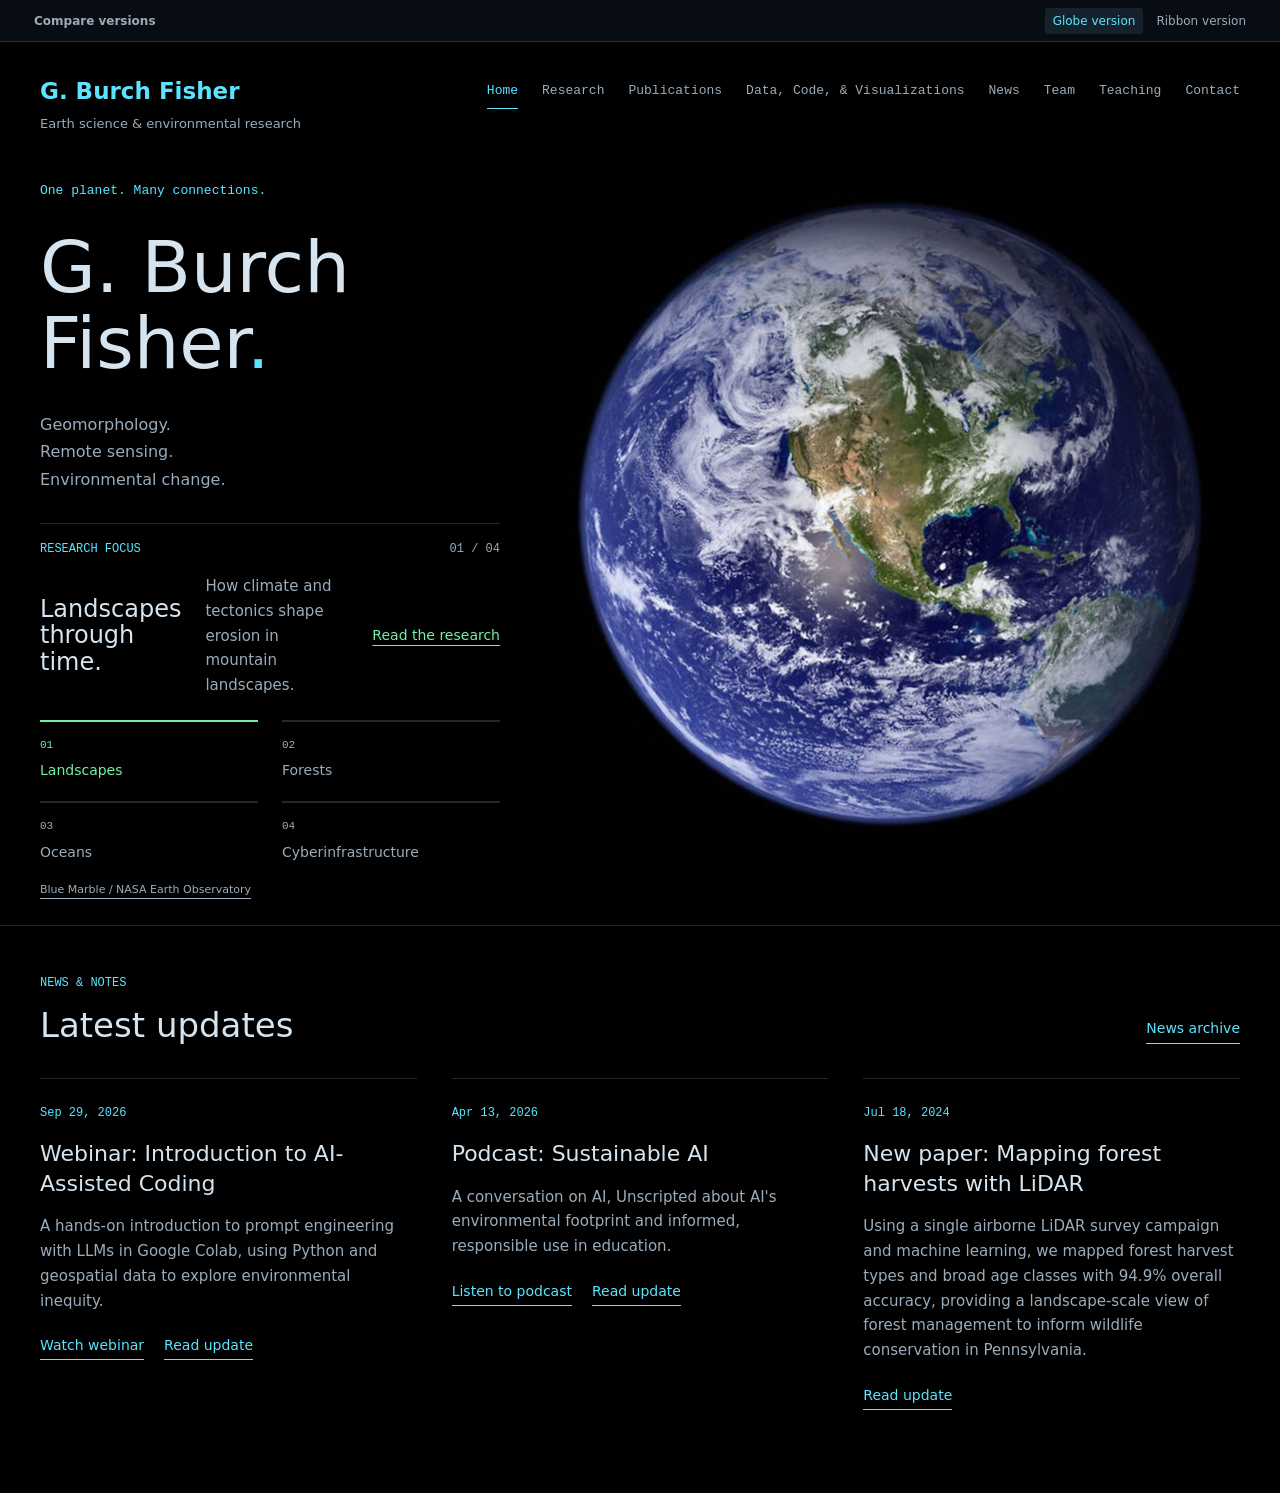
==== mockups/explorer.html @ b1b1c264 "Publish academic website with ribbon and globe designs" ====
<!doctype html>
<html lang="en"><head><meta charset="utf-8"><meta name="viewport" content="width=device-width,initial-scale=1"><title>G. Burch Fisher | Earth Explorer</title><link rel="icon" href="assets/favicon.svg"><link rel="stylesheet" href="experiments.css"><link rel="stylesheet" href="explorer.css"><script src="publications.js" defer></script><script src="site-content.js" defer></script><script src="experiments.js" defer></script></head>
<body class="explorer" data-design="explorer">
  <div class="round-nav"><a href="index.html">Compare versions</a><nav aria-label="Explorer previews"><a aria-current="page" href="explorer.html">Globe version</a><a href="explorer-ribbons.html">Ribbon version</a></nav></div>
  <main class="earth-stage">
    <figure class="earth-image"><img src="assets/earth.jpg" alt="NASA's Blue Marble composite showing the Americas, oceans, and cloud systems"></figure>
    <header class="explorer-header"><a class="explorer-wordmark" href="explorer.html">G. Burch Fisher<span>Earth science & environmental research</span></a><nav aria-label="Main navigation"><button type="button" data-home aria-pressed="true">Home</button><button type="button" data-open="research" aria-pressed="false">Research</button><button type="button" data-open="papers" aria-pressed="false">Publications</button><button type="button" data-open="tools" aria-pressed="false">Data, Code, &amp; Visualizations</button><button type="button" data-open="news" aria-pressed="false">News</button><button type="button" data-open="team" aria-pressed="false">Team</button><button type="button" data-open="teaching" aria-pressed="false">Teaching</button><button type="button" data-open="contact" aria-pressed="false">Contact</button></nav></header>
    <div class="explorer-title"><p>One planet. Many connections.</p><h1>G. Burch <br>Fisher<span>.</span></h1><div class="explorer-intro">Geomorphology.<br>Remote sensing.<br>Environmental change.</div></div>
    <div class="explorer-bottom"><div class="explorer-focus"><div class="explorer-project"><p class="explorer-caption">Research focus <span id="focus-number">01 / 04</span></p><h2 id="focus-title">Landscapes<br>through time.</h2><p id="focus-description">How climate and tectonics shape erosion in mountain landscapes.</p><a id="focus-article" href="#research/geomorphology">Read the research</a></div><div class="focus-tabs" role="group" aria-label="Research focus"><button data-focus="0" aria-pressed="true"><span>01</span>Landscapes</button><button data-focus="1" aria-pressed="false"><span>02</span>Forests</button><button data-focus="2" aria-pressed="false"><span>03</span>Oceans</button><button data-focus="3" aria-pressed="false"><span>04</span>Cyberinfrastructure</button></div></div><a class="earth-credit" href="https://science.nasa.gov/resource/blue-marble-2002/" target="_blank" rel="noopener">Blue Marble / NASA Earth Observatory</a></div>
  </main>
  <section class="home-news" id="news" aria-labelledby="home-news-title"><div class="front-section-inner"><div class="front-section-heading"><div><p class="dialog-label">News & notes</p><h2 id="home-news-title">Latest updates</h2></div><button type="button" data-open="news">News archive</button></div><div class="front-news-list" id="front-news-list"></div></div></section>
  <dialog id="explorer-dialog" aria-labelledby="dialog-title"><div class="panel-top"><span class="panel-brand">GBF / Research</span><form method="dialog"><button class="dialog-close" aria-label="Close panel" title="Close panel">&times;</button></form></div><nav class="panel-nav" aria-label="Research views"><button type="button" data-home>Home</button><button type="button" data-open="research" aria-pressed="false">Research</button><button type="button" data-open="papers" aria-pressed="false">Publications</button><button type="button" data-open="tools" aria-pressed="false">Data, Code, &amp; Visualizations</button><button type="button" data-open="news" aria-pressed="false">News</button><button type="button" data-open="team" aria-pressed="false">Team</button><button type="button" data-open="teaching" aria-pressed="false">Teaching</button><button type="button" data-open="contact" aria-pressed="false">Contact</button></nav><div id="dialog-content"></div><footer class="panel-footer"><span>G. Burch Fisher</span></footer></dialog>
</body></html>
---- mockups/experiments.css ----
* { box-sizing: border-box; }
html { scroll-behavior: smooth; }
body { margin: 0; font: 16px/1.5 Arial, Helvetica, sans-serif; letter-spacing: 0; }
h1,h2,h3,p,figure { margin: 0; }
h1,h2,h3 { line-height: 1.12; }
img { display: block; max-width: 100%; }
a { color: inherit; text-underline-offset: 5px; }
button,input,select { font: inherit; }
button { cursor: pointer; }
[hidden] { display: none !important; }
a:focus-visible,button:focus-visible,input:focus-visible,select:focus-visible { outline: 3px solid #ef3d5d; outline-offset: 4px; }
.round-nav { height: 42px; display: flex; justify-content: space-between; align-items: center; padding: 0 26px; background: #f0f1f2; color: #3d4440; font-size: 12px; }
.round-nav a { text-decoration: none; padding: 4px 8px; }
.round-nav > a { font-weight: bold; }
.round-nav nav { display: flex; gap: 5px; }
.round-nav [aria-current] { background: white; border-radius: 3px; color: #111; }

/* Directory: the publication index is the primary surface. */
.directory { background: #fafbfc; color: #242c35; }
.directory-shell { min-height: calc(100vh - 42px); display: grid; grid-template-columns: 270px minmax(0,1fr); }
.directory-sidebar { border-right: 1px solid #dce1e7; background: #fff; padding: 42px 30px 26px; display: flex; flex-direction: column; align-items: start; }
.index-label { font: 12px/1.5 'Courier New',monospace; text-transform: uppercase; color: #66727e; }
.directory-sidebar h1 { font-size: 42px; font-weight: 500; margin-top: 20px; }
.directory-role { color: #687481; margin-top: 12px; font-size: 14px; }
.directory-tabs { display: flex; flex-direction: column; width: calc(100% + 16px); gap: 4px; margin: 38px -8px 32px; }
.directory-tabs button { display: flex; justify-content: space-between; text-align: left; color: #63707d; font-size: 14px; padding: 12px 12px; background: transparent; border: 0; border-radius: 3px; }
.directory-tabs button span { font: 12px/1.7 'Courier New',monospace; }
.directory-tabs button[aria-selected="true"] { background: #e9f0ff; color: #1c51b8; font-weight: 600; }
.directory-photo { margin-top: auto; width: 100%; }
.directory-photo img { width: 100%; aspect-ratio: 1.65; object-fit: cover; }
.directory-photo figcaption { font-size: 11px; color: #687481; margin-top: 9px; }
.directory-external { display: flex; flex-direction: column; gap: 9px; font-size: 12px; margin-top: 24px; }
.directory-main { min-width: 0; padding: 43px 44px 24px; display: flex; flex-direction: column; }
.directory-view { flex: 1; }
.directory-heading { display: flex; align-items: end; justify-content: space-between; gap: 20px; margin-bottom: 31px; }
.directory-main h2 { font-size: 33px; font-weight: 500; margin-top: 13px; }
.directory-heading > a { font-size: 13px; color: #1b53ba; flex-shrink: 0; }
.directory-search { display: grid; grid-template-columns: minmax(0,1fr) 180px; gap: 8px 18px; padding: 22px 0; border-top: 1px solid #dce1e7; border-bottom: 1px solid #dce1e7; }
.directory-search > label { grid-column: 1; font-size: 12px; color: #67717c; }
.directory-search input { grid-column: 1; grid-row: 2; width: 100%; border: 1px solid #cbd3dc; background: #fff; border-radius: 4px; padding: 11px 13px; font-size: 14px; }
.directory-search .topic-select { grid-column: 2; grid-row: 1 / 3; display: flex; flex-direction: column; justify-content: space-between; gap: 8px; }
.topic-select select { width: 100%; border: 1px solid #cbd3dc; border-radius: 4px; background: #fff; padding: 11px 10px; color: #303b48; font-size: 14px; height: 45px; }
.directory-results { display: flex; justify-content: space-between; margin: 22px 0 18px; color: #65717d; font-size: 12px; }
.table-head,.directory-paper { display: grid; grid-template-columns: 50px minmax(0,1fr) 112px 55px; gap: 20px; }
.table-head { border-bottom: 1px solid #c7d0db; padding-bottom: 12px; text-transform: uppercase; font: 11px/1.5 'Courier New',monospace; color: #67717b; }
.directory-paper { padding: 24px 0; border-bottom: 1px solid #dce1e7; }
.directory-year { font: 13px/1.5 'Courier New',monospace; color: #66717c; }
.directory-paper p { color: #1b53ba; font-size: 11px; margin-bottom: 8px; }
.directory-paper h3 { font-size: 17px; font-weight: 500; line-height: 1.35; }
.directory-paper h3 a { text-decoration: none; }
.directory-paper h3 a:hover { text-decoration: underline; }
.directory-authors { display: block; font-size: 12px; color: #73808c; margin-top: 8px; }
.directory-area { font-size: 12px; color: #64727f; }
.directory-read { display: flex; flex-direction: column; gap: 9px; font-size: 12px; color: #1b53ba; }
.directory-footer { display: flex; justify-content: space-between; gap: 20px; margin-top: 45px; font-size: 11px; color: #6b7781; }
.no-results { padding: 50px 0; color: #687481; }
.tool-row { display: flex; align-items: center; justify-content: space-between; gap: 24px; margin-top: 36px; padding: 32px 0; border-top: 1px solid #dce1e7; }
.tool-row h3 { margin: 12px 0; font-size: 24px; font-weight: 500; }
.tool-row p { max-width: 530px; color: #65717d; }
.tool-row > a { white-space: nowrap; color: #1b53ba; font-size: 14px; }
.tool-kind { font-size: 12px; color: #1b53ba; }
.about-intro { max-width: 670px; font-size: 23px; line-height: 1.5; margin-top: 38px; }
.about-list { margin: 45px 0; }
.about-list > div { display: grid; grid-template-columns: 120px 1fr; gap: 24px; border-top: 1px solid #dce1e7; padding: 23px 0; }
.about-list dt { color: #687481; font-size: 14px; }
.about-list dd { margin: 0; }

/* Explorer: one immersive Earth view with an interactive research selector. */
.explorer { color: #f8f8f6; background: #000; }
.explorer .round-nav { background: #1c1c1c; color: #c1c1bf; }
.explorer .round-nav [aria-current] { background: #363633; color: #fff; }
.earth-stage { min-height: 720px; height: calc(100svh - 105px); max-height: 1050px; position: relative; overflow: hidden; isolation: isolate; }
.earth-image { position: absolute; inset: 90px 21% 85px 20%; z-index: -1; }
.earth-image img { width: 100%; height: 100%; object-fit: contain; }
.explorer-header { display: flex; align-items: start; justify-content: space-between; gap: 30px; padding: 34px 40px; }
.explorer-wordmark { font-size: 24px; font-weight: 500; text-decoration: none; }
.explorer-wordmark span { display: block; font-size: 12px; color: #a1a1a1; margin-top: 5px; }
.explorer-header nav { display: flex; gap: 28px; }
.explorer-header button { border: 0; background: transparent; color: #d6d6d3; font-size: 14px; padding: 7px 0; }
.explorer-header button:hover { color: #dcf785; }
.explorer-title { position: absolute; top: 32%; left: 40px; max-width: 400px; }
.explorer-title > p { font-size: 12px; color: #dcf785; margin-bottom: 28px; }
.explorer-title h1 { font-size: 79px; line-height: 1.06; font-weight: 500; }
.explorer-title h1 span { color: #dcf785; }
.explorer-intro { margin-top: 30px; font-size: 16px; line-height: 1.7; color: #b7b7b2; }
.explorer-project { position: absolute; right: 40px; top: 35%; width: 254px; border-top: 1px solid #696963; padding-top: 16px; }
.explorer-caption { font-size: 11px; color: #d7ef8c; display: flex; justify-content: space-between; }
.explorer-caption span { color: #a1a1a1; }
.explorer-project h2 { font-family: Georgia, 'Times New Roman',serif; font-size: 31px; font-weight: 400; margin: 25px 0 19px; min-height: 70px; }
.explorer-project > p:not(.explorer-caption) { color: #b7b7b2; font-size: 14px; line-height: 1.65; min-height: 70px; }
.explorer-project a { display: inline-block; font-size: 13px; color: #dcf785; margin-top: 22px; }
.explorer-bottom { position: absolute; left: 40px; right: 40px; bottom: 26px; display: flex; align-items: end; justify-content: space-between; gap: 20px; }
.focus-tabs { display: flex; gap: 18px; }
.focus-tabs button { background: none; border: 0; border-top: 2px solid #44443f; color: #9a9a95; text-align: left; min-width: 120px; padding: 15px 0 0; font-size: 14px; }
.focus-tabs button span { display: block; font: 11px/1.5 'Courier New',monospace; margin-bottom: 7px; }
.focus-tabs button[aria-pressed="true"] { border-color: #dcf785; color: #dcf785; }
.earth-credit { font-size: 10px; color: #81817c; }
.explorer-below { display: flex; justify-content: space-between; align-items: center; gap: 30px; border-top: 1px solid #3a3a36; padding: 30px 40px; }
.explorer-below span { font-family: Georgia,serif; font-size: 24px; }
.explorer-below p { font-size: 13px; max-width: 370px; color: #b7b7b2; }
.explorer-below button { font-size: 13px; color: #dcf785; padding: 0 0 4px; border: 0; border-bottom: 1px solid #dcf785; background: none; }
#explorer-dialog { margin: 0 0 0 auto; position: fixed; inset: 0; width: min(640px,100%); max-width: 100%; height: 100svh; max-height: 100svh; border: 0; background: #f5f5ee; color: #171917; padding: 55px 44px; overflow-y: auto; }
#explorer-dialog::backdrop { background: #0009; }
.dialog-close { position: absolute; top: 17px; right: 24px; border: 0; background: none; font-size: 34px; padding: 0 5px; color: #171917; }
.dialog-label { font-size: 12px; color: #526734; text-transform: uppercase; }
#dialog-title { font-family: Georgia,serif; font-weight: 400; font-size: 40px; margin: 12px 0 35px; }
.dialog-paper { padding: 24px 0; border-top: 1px solid #c7cbc0; }
.dialog-paper > span { font-size: 12px; color: #576547; }
.dialog-paper h3 { font-size: 20px; line-height: 1.35; font-weight: 400; margin: 10px 0 17px; }
.dialog-paper div { display: flex; gap: 25px; font-size: 14px; }
.dialog-paper p { color: #68705f; margin: 10px 0 20px; }
.dialog-paper a { color: #365022; }
.dialog-intro { margin: 20px 0 32px; }
.dialog-email { font-size: 28px; }
.dialog-contact-links { display: flex; gap: 26px; margin-top: 35px; font-size: 14px; }

/* Poster: oversized type and an asymmetric mosaic, without a conventional hero. */
.poster { color: #10100f; background: #fff; }
.poster-header { display: grid; grid-template-columns: 1fr 1fr 1fr; gap: 20px; padding: 21px 32px; font-size: 13px; border-bottom: 2px solid #10100f; }
.poster-header a { text-decoration: none; }
.poster-header nav { display: flex; justify-content: center; gap: 25px; }
.poster-header > span { text-align: right; }
.poster-masthead { display: grid; grid-template-columns: 2fr 1fr; min-height: 320px; }
.poster-name { background: #f25448; padding: 27px 32px 32px; border-right: 2px solid #10100f; }
.poster-name > p { font: 12px/1.5 'Courier New',monospace; text-transform: uppercase; }
.poster-name h1 { font-family: Impact, 'Arial Narrow', Arial,sans-serif; font-size: 112px; font-weight: 400; line-height: .96; margin-top: 18px; }
.poster-name h1 span { color: #fff; }
.poster-intro { padding: 30px 32px; display: flex; flex-direction: column; justify-content: space-between; gap: 20px; }
.poster-cross { font-family: Arial,sans-serif; font-size: 64px; line-height: .8; }
.poster-intro p { font-size: 20px; line-height: 1.4; }
.poster-intro a { font-size: 13px; align-self: start; }
.poster-mosaic { display: grid; grid-template-columns: 1.4fr 1fr 1fr; border-top: 2px solid #10100f; border-bottom: 2px solid #10100f; }
.poster-mosaic > a { min-width: 0; position: relative; min-height: 370px; padding: 27px 30px; text-decoration: none; overflow: hidden; }
.poster-mosaic > a:not(:last-child) { border-right: 2px solid #10100f; }
.poster-landscape { color: white; display: flex; align-items: end; }
.poster-landscape img { position: absolute; inset: 0; width: 100%; height: 100%; object-fit: cover; object-position: 28% 55%; }
.poster-landscape div { position: relative; z-index: 1; text-shadow: 0 1px 4px #0008; }
.poster-mosaic h2 { font-size: 44px; font-weight: 500; line-height: 1.05; margin: 24px 0 17px; }
.poster-mosaic span:not(.poster-index) { font: 12px/1.5 'Courier New',monospace; }
.poster-mosaic p { font-size: 16px; line-height: 1.5; }
.poster-forest { background: #e3f34e; }
.poster-ocean { background: #174bd8; color: white; }
.poster-index { position: absolute; bottom: -13px; right: 10px; font: 110px/1 Impact, 'Arial Narrow',Arial,sans-serif; opacity: .17; pointer-events: none; }
.poster-mosaic a:hover h2 { text-decoration: underline; text-decoration-thickness: 2px; text-underline-offset: 7px; }
.poster-work { display: grid; grid-template-columns: 270px minmax(0,1fr); gap: 55px; padding: 55px 32px 70px; }
.poster-section-title > p { font: 12px/1.5 'Courier New',monospace; text-transform: uppercase; }
.poster-section-title h2 { font-size: 58px; font-weight: 500; margin: 17px 0 24px; }
.poster-section-title > a { font-size: 14px; }
.poster-paper { display: grid; grid-template-columns: 30px 1fr 65px; gap: 25px; padding: 28px 0; border-top: 2px solid #10100f; }
.poster-paper-number { font: 12px/1.5 'Courier New',monospace; }
.poster-paper p { font: 11px/1.5 'Courier New',monospace; text-transform: uppercase; margin-bottom: 13px; }
.poster-paper h3 { font-size: 23px; line-height: 1.25; font-weight: 500; }
.poster-paper h3 a { text-decoration: none; }
.poster-paper h3 a:hover { text-decoration: underline; }
.poster-read { display: flex; flex-direction: column; gap: 12px; font-size: 13px; }
.poster-resources { background: #e3f34e; border-top: 2px solid #10100f; border-bottom: 2px solid #10100f; padding: 50px 32px; display: grid; grid-template-columns: 270px minmax(0,1fr); gap: 55px; }
.poster-resources > div > p { font: 12px/1.5 'Courier New',monospace; text-transform: uppercase; }
.poster-resources h2 { font-size: 50px; font-weight: 500; margin-top: 18px; }
.poster-downloads { display: grid; grid-template-columns: 1fr 1fr; gap: 36px; }
.poster-downloads > a { text-decoration: none; border-top: 2px solid #10100f; padding: 20px 0; }
.poster-downloads span { font: 12px/1.5 'Courier New',monospace; }
.poster-downloads h3 { font-size: 27px; font-weight: 500; margin: 22px 0 16px; }
.poster-downloads p { margin-bottom: 30px; }
.poster-downloads span:last-child { text-decoration: underline; text-underline-offset: 5px; }
.poster-contact { background: #f25448; padding: 50px 32px 27px; }
.poster-contact > p { font-size: 14px; }
.poster-contact h2 { font-size: 78px; font-weight: 500; margin: 18px 0 25px; }
.poster-contact > a { font-size: 26px; }
.poster-contact > div { border-top: 2px solid #10100f; margin-top: 55px; padding-top: 22px; display: flex; justify-content: space-between; gap: 20px; font-size: 13px; }

@media(min-width:1600px) { .directory-main { padding-right: max(44px,calc((100vw - 1550px)/2)); } .earth-image { inset-inline: 24%; } .poster-name h1 { font-size: 130px; } .poster-mosaic > a { min-height: 410px; } }
@media(max-width:1100px) {
  .directory-shell { grid-template-columns: 220px minmax(0,1fr); }
  .directory-sidebar { padding: 32px 23px; }
  .directory-main { padding: 32px 28px; }
  .directory-sidebar h1 { font-size: 36px; }
  .table-head,.directory-paper { grid-template-columns: 44px minmax(0,1fr) 48px; gap: 16px; }
  .table-head span:nth-child(3),.directory-area { display: none; }
  .directory-heading { flex-wrap: wrap; }
  .earth-image { inset: 145px 17% 130px 25%; }
  .explorer-title h1 { font-size: 61px; }
  .explorer-project { right: 28px; width: 215px; }
  .explorer-title { left: 28px; max-width: 310px; }
  .explorer-header { padding-inline: 28px; }
  .explorer-project h2 { font-size: 27px; }
  .earth-credit { max-width: 160px; }
  .poster-name h1 { font-size: 88px; }
  .poster-mosaic h2 { font-size: 34px; }
  .poster-work,.poster-resources { grid-template-columns: 210px minmax(0,1fr); gap: 35px; }
}
@media(max-width:720px) {
  .round-nav { padding: 0 10px; font-size: 11px; }
  .round-nav a { padding: 4px 5px; }
  .round-nav nav { gap: 1px; }
  .directory-shell { display: block; }
  .directory-sidebar { padding: 26px 20px 0; border-right: 0; border-bottom: 1px solid #dce1e7; }
  .directory-sidebar h1 { font-size: 34px; margin-top: 14px; }
  .directory-sidebar h1 br { display: none; }
  .directory-role { margin-top: 7px; }
  .directory-tabs { width: 100%; margin: 23px 0 0; flex-direction: row; gap: 0; justify-content: space-between; }
  .directory-tabs button { padding: 12px 8px; font-size: 12px; border-radius: 0; border-bottom: 2px solid transparent; }
  .directory-tabs button span { display: none; }
  .directory-tabs button[aria-selected="true"] { border-bottom-color: #1c51b8; }
  .directory-photo,.directory-external { display: none; }
  .directory-main { padding: 27px 20px; }
  .directory-main h2 { font-size: 28px; }
  .directory-heading { margin-bottom: 22px; gap: 16px; }
  .directory-search { grid-template-columns: minmax(0,1fr); }
  .directory-search .topic-select { grid-column: 1; grid-row: 3; margin-top: 10px; }
  .table-head { display: none; }
  .directory-paper { grid-template-columns: 1fr; gap: 10px; padding: 23px 0; }
  .directory-read { flex-direction: row; gap: 24px; font-size: 14px; }
  .directory-paper p { font-size: 12px; }
  .directory-paper h3 { font-size: 18px; }
  .directory-authors { font-size: 13px; }
  .directory-footer { flex-direction: column; gap: 10px; font-size: 12px; }
  .tool-row { flex-direction: column; align-items: start; }
  .about-intro { font-size: 20px; }
  .about-list > div { grid-template-columns: 1fr; gap: 10px; }
  .earth-stage { height: auto; min-height: 930px; max-height: none; }
  .explorer-header { padding: 22px 20px; flex-direction: column; gap: 19px; }
  .explorer-wordmark { font-size: 22px; }
  .explorer-header nav { gap: 27px; }
  .explorer-header button { font-size: 13px; }
  .earth-image { inset: 170px 0 auto; height: 320px; }
  .explorer-title { position: relative; top: auto; left: auto; margin: 350px 20px 0; }
  .explorer-title > p { margin-bottom: 17px; }
  .explorer-title h1 { font-size: 50px; }
  .explorer-title h1 br { display: block; }
  .explorer-intro { display: none; }
  .explorer-project { position: relative; top: auto; right: auto; width: auto; margin: 30px 20px 135px; }
  .explorer-project h2 { margin: 19px 0 15px; font-size: 29px; min-height: 65px; }
  .explorer-project > p:not(.explorer-caption) { max-width: 320px; min-height: 55px; }
  .explorer-project a { margin-top: 14px; }
  .explorer-bottom { left: 20px; right: 20px; bottom: 22px; display: block; }
  .focus-tabs { justify-content: space-between; gap: 15px; }
  .focus-tabs button { min-width: 0; flex: 1; font-size: 13px; padding-top: 10px; }
  .earth-credit { display: block; max-width: none; margin-top: 24px; font-size: 10px; }
  .explorer-below { flex-direction: column; align-items: start; padding: 30px 20px; gap: 17px; }
  .explorer-below span { font-size: 26px; }
  #explorer-dialog { padding: 60px 24px 30px; }
  #dialog-title { font-size: 34px; }
  .dialog-contact-links { flex-direction: column; gap: 17px; }
  .poster-header { padding: 17px 20px; grid-template-columns: 1fr auto; font-size: 11px; gap: 15px; }
  .poster-header nav { gap: 17px; }
  .poster-header > span { display: none; }
  .poster-masthead { grid-template-columns: 1fr; }
  .poster-name { padding: 24px 20px; border-right: 0; }
  .poster-name h1 { font-size: 79px; }
  .poster-intro { padding: 21px 20px; flex-direction: row; align-items: center; gap: 18px; }
  .poster-cross { font-size: 45px; }
  .poster-intro p { font-size: 14px; }
  .poster-intro a { display: none; }
  .poster-mosaic { grid-template-columns: 1fr 1fr; }
  .poster-mosaic > a { padding: 24px 20px; min-height: 285px; }
  .poster-mosaic .poster-landscape { grid-column: 1 / -1; min-height: 280px; border-right: 0; border-bottom: 2px solid #10100f; }
  .poster-mosaic h2 { font-size: 29px; }
  .poster-landscape h2 { font-size: 43px; }
  .poster-mosaic p { font-size: 13px; }
  .poster-mosaic span:not(.poster-index) { font-size: 10px; }
  .poster-index { font-size: 80px; }
  .poster-work,.poster-resources { display: block; padding: 36px 20px; }
  .poster-section-title { margin-bottom: 35px; }
  .poster-section-title h2 { font-size: 47px; }
  .poster-paper { grid-template-columns: 20px 1fr; gap: 14px; }
  .poster-paper h3 { font-size: 20px; }
  .poster-read { grid-column: 2; flex-direction: row; gap: 24px; font-size: 14px; }
  .poster-resources h2 { font-size: 40px; margin-bottom: 32px; }
  .poster-downloads { grid-template-columns: 1fr; gap: 15px; }
  .poster-contact { padding: 36px 20px 24px; }
  .poster-contact h2 { font-size: 58px; }
  .poster-contact > div { flex-wrap: wrap; gap: 16px; font-size: 12px; }
}
@media(max-width:360px) { .poster-name h1 { font-size: 65px; } .poster-mosaic h2 { font-size: 25px; } .poster-mosaic > a { padding-inline: 14px; } .poster-header nav { gap: 10px; } .explorer-title h1 { font-size: 43px; } }
@media(prefers-reduced-motion:reduce) { html { scroll-behavior: auto; } }
---- mockups/explorer.css ----
.explorer {
  --ink: #d6e4ef;
  --muted: #9aacbb;
  --line: rgba(137,183,212,.22);
  --panel: rgba(8,13,19,.95);
  --cyan: #5be3ff;
  --magenta: #ff5a8a;
  --green: #72f0a3;
  --amber: #ffc56b;
  --violet: #c5a3ff;
  color: var(--ink);
  font-family: Inter,ui-sans-serif,system-ui,-apple-system,BlinkMacSystemFont,'Segoe UI',sans-serif;
}
.explorer a:focus-visible,.explorer button:focus-visible,.explorer input:focus-visible,.explorer select:focus-visible { outline-color: var(--cyan); }
.explorer .round-nav { background: #080d13; color: var(--muted); border-bottom: 1px solid var(--line); }
.explorer .round-nav [aria-current] { background: #16222b; color: var(--cyan); }
.explorer-wordmark { color: var(--cyan); font-size: 23px; font-weight: 600; }
.explorer-wordmark span { color: var(--muted); font-size: 13px; font-weight: 400; }
.explorer-header nav { gap: 24px; }
.explorer-header button,.explorer-header nav a,.panel-nav button,.panel-nav a { color: var(--muted); border-bottom: 1px solid transparent; font: 13px/1.5 'SFMono-Regular',Consolas,'Courier New',monospace; padding: 7px 0; text-decoration: none; }
.explorer-header nav a:hover,.panel-nav a:hover,.explorer-header nav a[aria-current] { color: var(--cyan); border-color: var(--cyan); }
.explorer-header button[aria-pressed="true"],.panel-nav button[aria-pressed="true"] { color: var(--cyan); border-color: var(--cyan); }
.explorer-header button:hover { color: var(--cyan); }
.explorer-title > p { color: var(--cyan); font: 13px/1.5 'SFMono-Regular',Consolas,'Courier New',monospace; }
.explorer-title h1 { font-size: 72px; font-weight: 400; }
.explorer-title h1 span { color: var(--cyan); }
.explorer-intro { color: var(--muted); }
.explorer .earth-stage { display: grid; grid-template-columns: minmax(300px,460px) minmax(0,1fr); grid-template-areas: 'header header' 'title globe' 'focus globe'; gap: 30px 40px; align-content: start; width: min(100%,1440px); margin: 0 auto; padding: 32px 40px 26px; height: auto; min-height: 0; max-height: none; }
.explorer .explorer-header { grid-area: header; padding: 0; }
.explorer .earth-image { grid-area: globe; position: relative; inset: auto; width: 100%; height: 100%; min-height: 0; margin: 0; z-index: auto; }
.explorer .earth-image img { position: absolute; inset: 0; width: 100%; height: 100%; object-position: left top; }
.explorer .explorer-title { grid-area: title; position: static; max-width: none; margin: 18px 0 0; }
.explorer .explorer-bottom { grid-area: focus; position: static; display: block; margin: 0; }
.explorer-focus { width: 100%; margin: 0; container-type: inline-size; }
.explorer .explorer-project { position: static; width: auto; margin: 0 0 22px; padding-top: 16px; border-color: var(--line); display: grid; grid-template-columns: 1fr 1.15fr auto; gap: 16px 24px; align-items: center; }
.explorer .explorer-caption { grid-column: 1 / -1; }
.explorer .explorer-project h2 { margin: 0; min-height: 68px; font-size: 24px; }
.explorer .explorer-project > p:not(.explorer-caption) { min-height: 0; }
.explorer .explorer-project a { margin: 0; white-space: nowrap; }
.explorer .focus-tabs { display: grid; grid-template-columns: repeat(2,minmax(0,1fr)); gap: 20px 24px; }
.explorer .focus-tabs button { min-width: 0; min-height: 60px; }
@container (min-width: 620px) {
  .explorer .focus-tabs { grid-template-columns: repeat(4,minmax(0,1fr)); }
}
@media (max-width: 800px) {
  .explorer .focus-tabs { grid-template-columns: repeat(2,minmax(0,1fr)); }
}
.explorer .earth-credit { position: static; display: block; margin-top: 20px; max-width: none; text-align: left; }
.explorer-caption { color: var(--cyan); font: 12px/1.5 'SFMono-Regular',Consolas,'Courier New',monospace; text-transform: uppercase; }
.explorer-caption span { color: var(--muted); }
.explorer-project h2 { font-family: inherit; font-size: 28px; font-weight: 400; }
.explorer-project > p:not(.explorer-caption) { color: var(--muted); font-size: 15px; }
.explorer-project a { color: var(--cyan); font-size: 14px; }
.explorer #focus-article { color: var(--green); }
.explorer #focus-article[data-focus-area="1"] { color: var(--cyan); }
.explorer #focus-article[data-focus-area="2"] { color: var(--magenta); }
.explorer #focus-article[data-focus-area="3"] { color: var(--amber); }
.focus-tabs button { border-color: var(--line); color: var(--muted); font-size: 14px; }
.focus-tabs button[aria-pressed="true"] { color: var(--green); border-color: var(--green); }
.focus-tabs button[data-focus="1"][aria-pressed="true"] { color: var(--cyan); border-color: var(--cyan); }
.focus-tabs button[data-focus="2"][aria-pressed="true"] { color: var(--magenta); border-color: var(--magenta); }
.focus-tabs button[data-focus="3"][aria-pressed="true"] { color: var(--amber); border-color: var(--amber); }
.earth-credit { color: var(--muted); font-size: 11px; }
.explorer-below { background: #080d13; border-color: var(--line); }
.explorer-below span { font-family: 'SFMono-Regular',Consolas,'Courier New',monospace; font-size: 17px; color: var(--ink); }
.explorer-below p { color: var(--muted); font-size: 14px; }
.explorer-below button { color: var(--cyan); border-color: var(--cyan); }

/* The content views retain the scene's palette and instrument-like labels. */
.explorer #explorer-dialog { width: min(760px,65vw); padding: 0 38px 24px; background: var(--panel); color: var(--ink); border-left: 1px solid var(--line); backdrop-filter: blur(14px); color-scheme: dark; }
.explorer #explorer-dialog::backdrop { background: #0006; }
.panel-top { display: flex; align-items: center; justify-content: space-between; padding: 23px 0 15px; }
.panel-brand { color: var(--cyan); font: 13px/1.5 'SFMono-Regular',Consolas,'Courier New',monospace; text-transform: uppercase; }
.panel-top form { margin: 0; }
.explorer .dialog-close { position: static; display: grid; place-items: center; width: 36px; height: 36px; font-size: 31px; line-height: 1; color: var(--muted); border: 1px solid var(--line); border-radius: 3px; }
.explorer .dialog-close:hover { color: var(--cyan); border-color: var(--cyan); }
.panel-nav { display: flex; flex-wrap: wrap; gap: 22px; padding-bottom: 17px; margin-bottom: 37px; border-bottom: 1px solid var(--line); }
.panel-nav button { background: transparent; border: 0; border-bottom: 1px solid transparent; }
.panel-nav button:hover { color: var(--cyan); }
.explorer .dialog-label { color: var(--cyan); font: 12px/1.5 'SFMono-Regular',Consolas,'Courier New',monospace; text-transform: uppercase; }
.explorer #dialog-title { font-family: inherit; font-size: 36px; font-weight: 400; margin: 14px 0 27px; outline: none; }
.panel-lead { color: var(--muted); font-size: 16px; line-height: 1.65; max-width: 560px; margin-bottom: 32px; }
.research-theme { border-top: 1px solid var(--line); padding: 30px 0; }
.research-theme h3 { font-size: 26px; font-weight: 400; line-height: 1.3; margin: 14px 0 20px; }
.research-theme > p:not(.dialog-label) { color: var(--muted); font-size: 16px; line-height: 1.75; margin-bottom: 18px; }
.research-theme h4 { font-size: 13px; font-weight: 600; margin-top: 24px; }
.research-papers { list-style: none; padding: 0; }
.research-papers li { display: grid; grid-template-columns: 42px minmax(0,1fr); gap: 14px; padding: 13px 0; border-bottom: 1px solid var(--line); font-size: 14px; line-height: 1.5; }
.research-papers span { color: var(--green); font: 12px/1.75 'SFMono-Regular',Consolas,'Courier New',monospace; }
.research-papers a { color: var(--ink); text-decoration: none; }
.research-papers a:hover { color: var(--cyan); }
.research-links { display: flex; flex-wrap: wrap; gap: 20px; }
.research-links a { color: var(--cyan); font-size: 14px; }
.research-products { margin-bottom: 26px; }
.research-tools { margin-left: 24px; }
.panel-search { display: grid; grid-template-columns: minmax(0,1fr) 160px; gap: 18px; padding: 22px 0; border-block: 1px solid var(--line); }
.panel-search label { color: var(--muted); font: 12px/1.5 'SFMono-Regular',Consolas,'Courier New',monospace; }
.panel-search input,.panel-search select { display: block; margin-top: 9px; height: 43px; width: 100%; padding: 10px 12px; background: #060b11; border: 1px solid var(--line); border-radius: 3px; color: var(--ink); font: 14px/1.5 Inter,ui-sans-serif,system-ui,sans-serif; }
.panel-search input::placeholder { color: #8295a4; }
.panel-results { display: flex; align-items: center; justify-content: space-between; gap: 20px; padding: 20px 0; font-size: 12px; color: var(--muted); }
.panel-results a { color: var(--cyan); }
.explorer .dialog-paper { padding: 25px 0; border-color: var(--line); }
.explorer .dialog-paper .paper-meta { display: flex; justify-content: space-between; align-items: start; gap: 18px; font: 12px/1.5 'SFMono-Regular',Consolas,'Courier New',monospace; color: var(--muted); }
.paper-meta > span:first-child { max-width: 400px; }
.area-label { color: var(--muted); white-space: nowrap; }
.area-label[data-area="Earth surface"] { color: var(--green); }
.area-label[data-area="Remote sensing"] { color: var(--cyan); }
.area-label[data-area="Marine"] { color: var(--magenta); }
.area-label[data-area="Environmental"] { color: var(--amber); }
.area-label[data-area="Biomedical"] { color: var(--violet); }
.explorer .dialog-paper h3 { font-family: inherit; font-size: 20px; font-weight: 400; line-height: 1.4; margin: 13px 0 10px; }
.explorer .dialog-paper h3 a { color: var(--ink); text-decoration: none; }
.explorer .dialog-paper h3 a:hover { color: var(--cyan); }
.explorer .dialog-paper .paper-authors { margin: 0 0 18px; color: var(--muted); font-size: 13px; line-height: 1.6; }
.explorer .dialog-paper .paper-reading { display: flex; flex-wrap: wrap; gap: 14px 25px; font-size: 14px; }
.explorer .dialog-paper a { color: var(--cyan); }
.panel-empty { padding: 35px 0; color: var(--muted); }
.dialog-resource { padding: 27px 0 30px; border-top: 1px solid var(--line); }
.resource-meta { display: flex; justify-content: space-between; gap: 20px; color: var(--cyan); font: 12px/1.5 'SFMono-Regular',Consolas,'Courier New',monospace; }
.dialog-resource[data-resource="code"] .resource-meta { color: var(--green); }
.dialog-resource[data-resource="data"] .resource-meta { color: var(--magenta); }
.resource-meta span:last-child { color: var(--muted); }
.dialog-resource h3 { font-size: 26px; font-weight: 400; margin: 19px 0 13px; }
.dialog-resource p { color: var(--muted); margin-bottom: 22px; line-height: 1.65; }
.dialog-resource a { font-size: 14px; color: var(--cyan); }
.resource-links { display: flex; gap: 25px; flex-wrap: wrap; }
.contact-channel { display: grid; grid-template-columns: 120px minmax(0,1fr); align-items: baseline; gap: 24px; border-top: 1px solid var(--line); padding: 28px 0; }
.contact-channel > span { color: var(--muted); font: 12px/1.5 'SFMono-Regular',Consolas,'Courier New',monospace; text-transform: uppercase; }
.contact-channel > a { color: var(--cyan); font-size: 16px; }
.contact-research { margin: 30px 0 40px; border-top: 1px solid var(--line); padding-top: 25px; }
.contact-research > span { display: block; font-size: 16px; margin-top: 15px; color: var(--muted); }
.panel-footer { display: flex; justify-content: space-between; gap: 20px; font: 12px/1.5 'SFMono-Regular',Consolas,'Courier New',monospace; color: var(--muted); border-top: 1px solid var(--line); margin-top: 22px; padding-top: 20px; }
.panel-footer a { color: var(--muted); }
.view-banner { margin: 0 0 29px; aspect-ratio: 3.3; overflow: hidden; }
.view-banner img { width: 100%; height: 100%; object-fit: cover; }
.home-news { border-top: 1px solid var(--line); }
.news-panorama { height: 260px; overflow: hidden; }
.news-panorama img { width: 100%; height: 100%; object-fit: cover; object-position: center 50%; }
.front-section-inner { max-width: 1440px; margin: auto; padding: 48px 40px 58px; }
.front-section-heading { display: flex; align-items: end; justify-content: space-between; gap: 25px; margin-bottom: 34px; }
.front-section-heading h2 { font-size: 34px; font-weight: 400; margin-top: 14px; }
.front-section-heading > button { color: var(--cyan); background: none; border: 0; border-bottom: 1px solid var(--cyan); padding: 4px 0; font-size: 14px; }
.front-news-list { display: grid; grid-template-columns: repeat(3,minmax(0,1fr)); gap: 35px; }
.news-entry { padding: 25px 0; border-top: 1px solid var(--line); }
.news-entry time,.news-date { display: block; font: 12px/1.5 'SFMono-Regular',Consolas,'Courier New',monospace; color: var(--cyan); }
.news-entry h3 { font-size: 22px; font-weight: 400; line-height: 1.35; margin: 17px 0 16px; }
.news-entry h3 button { font: inherit; line-height: inherit; text-align: left; color: var(--ink); padding: 0; border: 0; background: none; }
.news-entry h3 button:hover { color: var(--cyan); }
.news-entry p { color: var(--muted); font-size: 15px; line-height: 1.65; }
.news-read,.news-back { color: var(--cyan); background: none; border: 0; border-bottom: 1px solid var(--cyan); padding: 3px 0; font-size: 14px; margin-top: 19px; }
.news-actions { display: flex; flex-wrap: wrap; align-items: baseline; gap: 8px 20px; }
.news-external { color: var(--cyan); border-bottom: 1px solid var(--cyan); padding: 3px 0; font-size: 14px; margin-top: 19px; text-decoration: none; }
.archive-news-list .news-entry h3 { font-size: 23px; }
.news-back { margin: 0 0 27px; }
.explorer #dialog-title.news-story-title { font-size: 30px; line-height: 1.3; }
.news-story { color: var(--ink); font-size: 16px; line-height: 1.8; overflow-wrap: anywhere; }
.news-story p { margin: 0 0 24px; }
.news-story a { color: var(--cyan); }
.news-story img { width: auto; height: auto; max-width: 100%; margin: 26px auto; }
.news-story h3,.news-story h4 { margin: 25px 0 18px; }
.image-ribbons { display: grid; gap: 8px; padding: 8px 0; }
.image-ribbon { position: relative; display: block; height: 190px; overflow: hidden; color: #fff; text-decoration: none; }
.image-ribbon img { width: 100%; height: 100%; object-fit: cover; transition: transform .3s ease; }
.image-ribbon::after { content: ''; position: absolute; inset: 40% 0 0; background: linear-gradient(transparent,rgba(0,0,0,.72)); pointer-events: none; }
.image-ribbon span { position: absolute; z-index: 1; bottom: 24px; left: max(40px,calc((100% - 1360px)/2)); right: 24px; color: #fff; font-size: 30px; line-height: 1.15; font-weight: 700; text-shadow: 0 2px 8px #000; }
.image-ribbon:hover img { transform: scale(1.025); }
.image-ribbon:focus-visible { outline: 3px solid var(--cyan); outline-offset: -3px; }
.archive-section { padding: 24px 0; border-top: 1px solid var(--line); }
.archive-section h3 { font-size: 20px; margin-bottom: 16px; }
.archive-section p { color: var(--muted); line-height: 1.7; }
.archive-section ul { padding-left: 20px; }
.archive-section li { margin: 12px 0; line-height: 1.5; }
.archive-section a { color: var(--cyan); overflow-wrap: anywhere; }
.team-profile { display: grid; grid-template-columns: 170px minmax(0,1fr); gap: 26px; }
.team-profile img { display: block; width: 100%; height: auto; }
.team-profile h3 { overflow-wrap: anywhere; line-height: 1.4; }
.team-photo-placeholder { aspect-ratio: 3 / 4; display: grid; place-items: center; background: #101a22; border: 1px solid var(--line); color: var(--muted); font: 40px/1 'SFMono-Regular',Consolas,'Courier New',monospace; }
.team-profile .team-role { color: var(--cyan); font: 12px/1.6 'SFMono-Regular',Consolas,'Courier New',monospace; margin: 0 0 14px; }
.team-links { margin-top: 18px; gap: 12px 22px; }
.team-projects-title { font-size: 13px; font-weight: 600; margin: 24px 0 12px; }
.team-profile .team-projects { list-style: none; padding: 0; margin: 0; }
.team-profile .team-projects li { font-size: 13px; margin: 0; padding: 9px 0; border-bottom: 1px solid var(--line); }
.team-profile .research-papers { padding: 0; }
.team-profile .research-papers li { margin: 0; }
.team-profile .research-papers a { color: var(--ink); }
.team-profile .research-papers a:hover { color: var(--cyan); }
@media (max-width: 720px) {
  .team-profile { grid-template-columns: 1fr; gap: 20px; }
  .team-profile figure { width: 100%; max-width: 280px; }
}
@media (prefers-reduced-motion: reduce) { .image-ribbon img { transition: none; } }
.teaching-shell { max-width: 1440px; margin: auto; }
.panel-course { display: grid; grid-template-columns: 160px minmax(0,1fr); gap: 26px; border-top: 1px solid var(--line); padding: 28px 0; }
.panel-course img { width: 100%; height: auto; }
.panel-course h3 { font-size: 22px; line-height: 1.35; margin: 12px 0 16px; font-weight: 400; }
@media (max-width: 720px) {
  .panel-course { grid-template-columns: 1fr; gap: 20px; }
  .panel-course figure { max-width: 260px; }
}
.teaching-shell .explorer-header { padding: 32px 40px; flex-wrap: wrap; }
.teaching-title { padding: 38px 40px 36px; }
.teaching-title h1 { font-size: 56px; font-weight: 400; margin-top: 17px; }
.teaching-banner img { width: 100%; height: auto; }
.teaching-courses { padding: 45px 40px; }
.teaching-course { display: grid; grid-template-columns: 260px minmax(0,1fr); gap: 44px; border-top: 1px solid var(--line); padding: 37px 0; }
.teaching-course:first-child { margin-top: 25px; }
.teaching-course figure img { width: 100%; height: auto; }
.course-code { color: var(--cyan); font: 13px/1.5 'SFMono-Regular',Consolas,'Courier New',monospace; }
.teaching-course h2 { font-size: 28px; font-weight: 400; margin: 14px 0 21px; }
.course-description { font-size: 16px; color: var(--muted); line-height: 1.8; max-width: 830px; }
.teaching-footer { display: flex; justify-content: space-between; flex-wrap: wrap; gap: 24px; border-top: 1px solid var(--line); padding: 28px 40px; font-size: 13px; color: var(--muted); }
@media(max-width:1100px) {
  .explorer-header nav { gap: 15px; flex-wrap: wrap; }
  .explorer-title h1 { font-size: 60px; }
  .explorer #explorer-dialog { width: min(760px,80vw); }
}
@media(min-width:801px) and (max-width:1100px) {
  .explorer .earth-stage { grid-template-columns: minmax(300px,.9fr) minmax(0,1fr); gap: 26px 28px; padding-inline: 28px; }
  .explorer .explorer-project { gap: 14px; grid-template-columns: 1fr 1.1fr; }
  .explorer .explorer-project a { grid-column: 2; }
}
@media(max-width:800px) {
  .explorer .earth-stage { grid-template-columns: minmax(0,1fr); grid-template-areas: 'header' 'title' 'globe' 'focus'; gap: 24px; padding: 24px 28px 28px; }
  .explorer .explorer-header { flex-wrap: wrap; }
  .explorer .explorer-title { margin: 0; }
  .explorer .explorer-title h1 { font-size: 50px; }
  .explorer .explorer-title h1 br { display: none; }
  .explorer .explorer-intro { display: none; }
  .explorer .earth-image { width: min(100%,440px); height: auto; aspect-ratio: 1; justify-self: center; }
  .explorer .earth-image img { object-position: center; }
}
@media(max-width:720px) {
  .explorer-header { gap: 18px; }
  .explorer-header nav { gap: 19px; flex-wrap: wrap; }
  .explorer-header button,.explorer-header nav a { font-size: 12px; }
  .explorer-wordmark { font-size: 22px; }
  .explorer-title h1 { font-size: 50px; }
  .explorer .earth-stage { padding-inline: 20px; }
  .explorer .explorer-title h1 br { display: block; }
  .explorer .explorer-project { grid-template-columns: 1fr; gap: 16px; margin-bottom: 26px; }
  .explorer .explorer-project h2 { min-height: 65px; font-size: 27px; }
  .explorer .explorer-project > p:not(.explorer-caption) { min-height: 50px; }
  .explorer .explorer-project a { justify-self: start; }
  .explorer #explorer-dialog { width: 100%; padding: 0 22px 24px; }
  .panel-nav { gap: 18px; margin-bottom: 27px; }
  .panel-nav button,.panel-nav a { font-size: 12px; }
  .explorer #dialog-title { font-size: 31px; }
  .panel-search { grid-template-columns: 1fr; gap: 16px; }
  .explorer .dialog-paper .paper-meta { flex-direction: column; gap: 7px; }
  .explorer .dialog-paper h3 { font-size: 20px; }
  .resource-meta { flex-wrap: wrap; gap: 6px 20px; }
  .contact-channel { grid-template-columns: 1fr; gap: 15px; }
  .panel-footer { flex-wrap: wrap; gap: 12px; }
  .front-section-inner { padding: 35px 20px; }
  .front-section-heading { flex-wrap: wrap; align-items: start; }
  .front-section-heading h2 { font-size: 30px; }
  .front-news-list { grid-template-columns: 1fr; gap: 5px; }
  .news-panorama { height: 190px; }
  .image-ribbon { height: 145px; }
  .image-ribbon span { left: 20px; bottom: 20px; font-size: 25px; }
  .view-banner { aspect-ratio: 2.8; }
  .teaching-shell .explorer-header { padding: 24px 20px; }
  .teaching-title { padding: 23px 20px 30px; }
  .teaching-title h1 { font-size: 43px; }
  .teaching-courses { padding: 34px 20px; }
  .teaching-course { grid-template-columns: 1fr; gap: 26px; }
  .teaching-course figure { max-width: 300px; }
  .teaching-course h2 { font-size: 25px; }
  .teaching-footer { padding: 24px 20px; }
}
@media(max-width:360px) { .explorer-header nav,.panel-nav { gap: 13px; } .explorer-header button,.explorer-header nav a,.panel-nav button,.panel-nav a { font-size: 11px; } .explorer-title h1 { font-size: 43px; } }
.resource-filters { display: flex; flex-wrap: wrap; gap: 8px 22px; border-bottom: 1px solid var(--line); margin: 24px 0 12px; }
.resource-filters button { background: transparent; border: 0; border-bottom: 2px solid transparent; color: var(--muted); font: inherit; font-size: 14px; padding: 10px 0; cursor: pointer; }
.resource-filters button:hover,.resource-filters button[aria-pressed="true"] { color: var(--text); border-bottom-color: currentColor; }
.resource-filters button[data-resource-filter="code"][aria-pressed="true"] { color: var(--green); }
.resource-filters button[data-resource-filter="viz"][aria-pressed="true"] { color: var(--cyan); }
.resource-filters button[data-resource-filter="data"][aria-pressed="true"] { color: var(--magenta); }
.resource-filters button:focus-visible { outline: 2px solid var(--cyan); outline-offset: 4px; }
.resource-count { color: var(--muted); font-size: 12px; margin: 0 0 24px; }
.dialog-resource[hidden],.collaborative-resources[hidden] { display: none; }
.teaching-section-title { font-size: 20px; font-weight: 400; margin: 32px 0 16px; }
.panel-course .resource-links { font-size: 14px; gap: 12px 22px; }
.press-citation h3 { font-size: 22px; line-height: 1.4; font-weight: 400; margin: 16px 0 12px; }
.press-citation h3 a { color: var(--ink); text-decoration: none; }
.press-citation h3 a:hover { color: var(--cyan); }
.press-group h4 { font-size: 14px; margin: 24px 0 12px; }
.press-citation .paper-meta { flex-wrap: wrap; }
.explorer .dialog-paper .paper-note { color: var(--ink); font-size: 13px; font-style: italic; line-height: 1.6; margin: 0 0 16px; }
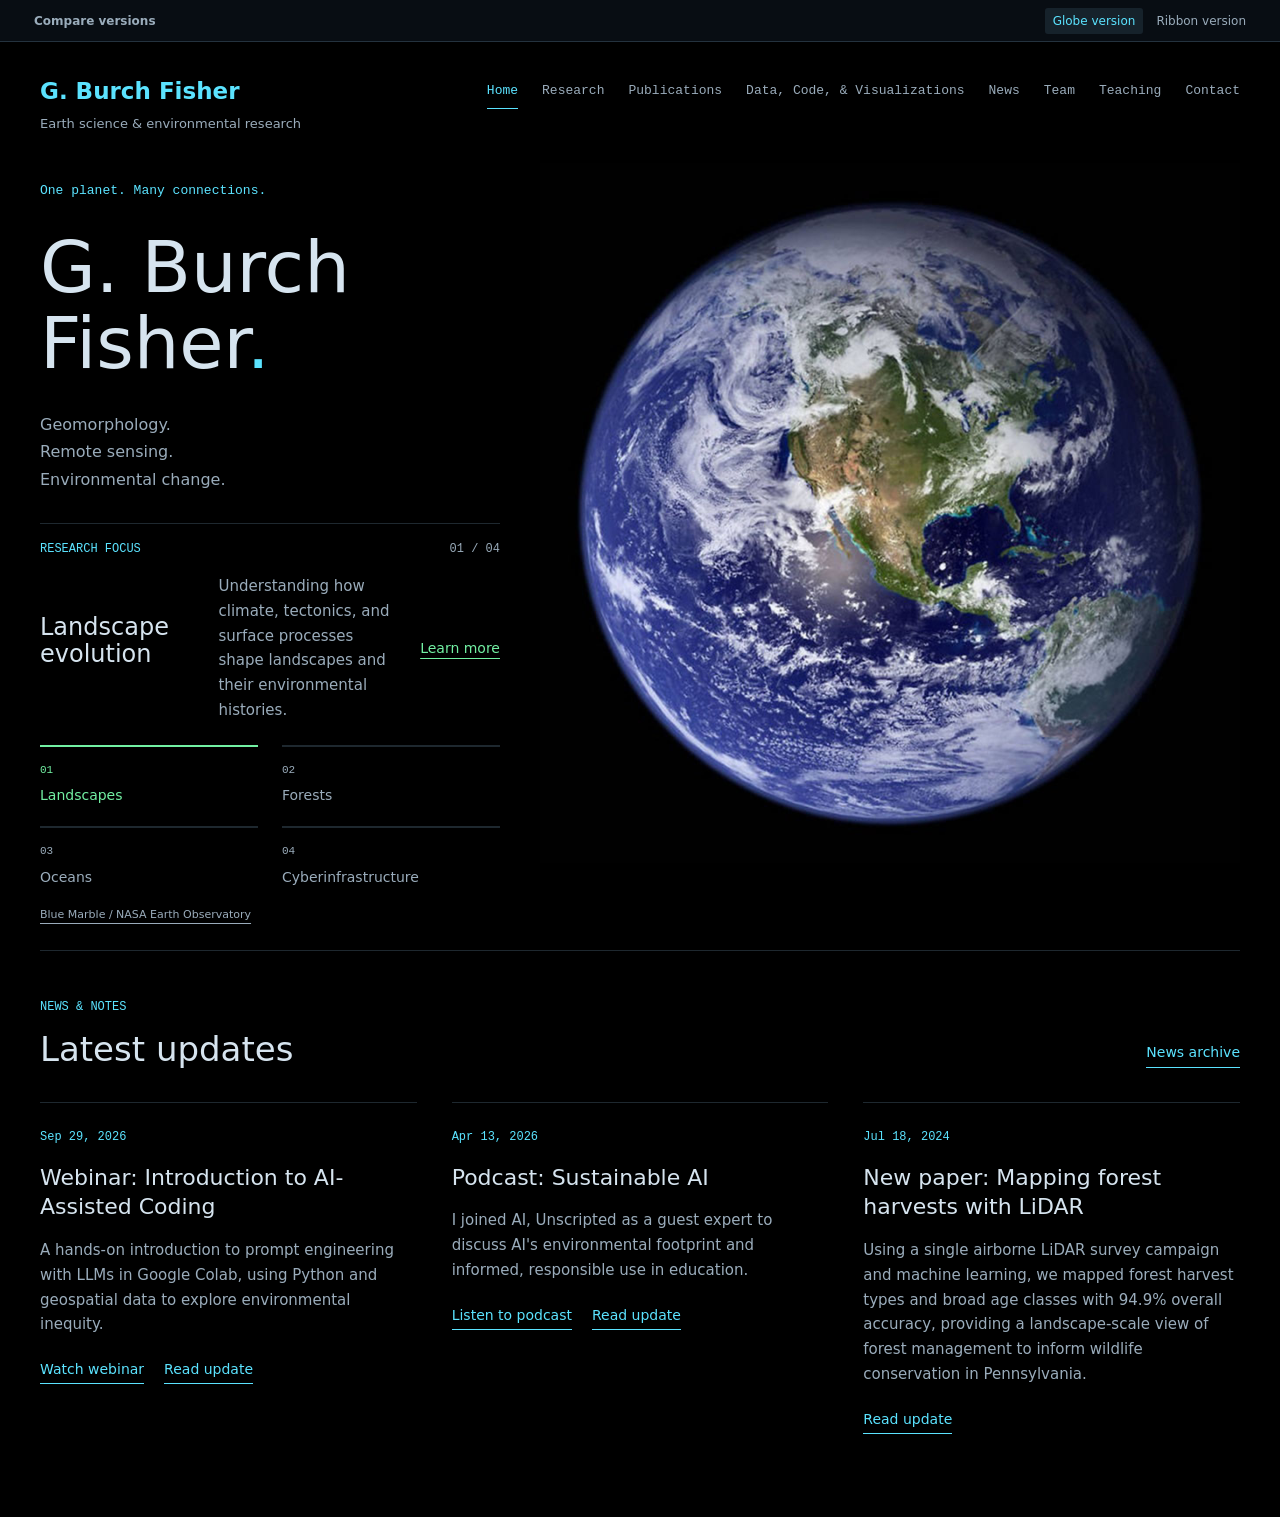
==== commit e0925ad5: "Refine homepage bio and research themes; add Fisher Team profile" ====
--- a/mockups/explorer.html
+++ b/mockups/explorer.html
@@ -6,8 +6,8 @@
     <figure class="earth-image"><img src="assets/earth.jpg" alt="NASA's Blue Marble composite showing the Americas, oceans, and cloud systems"></figure>
     <header class="explorer-header"><a class="explorer-wordmark" href="explorer.html">G. Burch Fisher<span>Earth science & environmental research</span></a><nav aria-label="Main navigation"><button type="button" data-home aria-pressed="true">Home</button><button type="button" data-open="research" aria-pressed="false">Research</button><button type="button" data-open="papers" aria-pressed="false">Publications</button><button type="button" data-open="tools" aria-pressed="false">Data, Code, &amp; Visualizations</button><button type="button" data-open="news" aria-pressed="false">News</button><button type="button" data-open="team" aria-pressed="false">Team</button><button type="button" data-open="teaching" aria-pressed="false">Teaching</button><button type="button" data-open="contact" aria-pressed="false">Contact</button></nav></header>
     <div class="explorer-title"><p>One planet. Many connections.</p><h1>G. Burch <br>Fisher<span>.</span></h1><div class="explorer-intro">Geomorphology.<br>Remote sensing.<br>Environmental change.</div></div>
-    <div class="explorer-bottom"><div class="explorer-focus"><div class="explorer-project"><p class="explorer-caption">Research focus <span id="focus-number">01 / 04</span></p><h2 id="focus-title">Landscapes<br>through time.</h2><p id="focus-description">How climate and tectonics shape erosion in mountain landscapes.</p><a id="focus-article" href="#research/geomorphology">Read the research</a></div><div class="focus-tabs" role="group" aria-label="Research focus"><button data-focus="0" aria-pressed="true"><span>01</span>Landscapes</button><button data-focus="1" aria-pressed="false"><span>02</span>Forests</button><button data-focus="2" aria-pressed="false"><span>03</span>Oceans</button><button data-focus="3" aria-pressed="false"><span>04</span>Cyberinfrastructure</button></div></div><a class="earth-credit" href="https://science.nasa.gov/resource/blue-marble-2002/" target="_blank" rel="noopener">Blue Marble / NASA Earth Observatory</a></div>
+    <div class="explorer-bottom"><div class="explorer-focus"><div class="explorer-project"><p class="explorer-caption">Research focus <span id="focus-number">01 / 04</span></p><h2 id="focus-title">Landscape<br>evolution</h2><p id="focus-description">Understanding how climate, tectonics, and surface processes shape landscapes and their environmental histories.</p><a id="focus-article" href="#research/geomorphology">Learn more</a></div><div class="focus-tabs" role="group" aria-label="Research focus"><button data-focus="0" aria-pressed="true"><span>01</span>Landscapes</button><button data-focus="1" aria-pressed="false"><span>02</span>Forests</button><button data-focus="2" aria-pressed="false"><span>03</span>Oceans</button><button data-focus="3" aria-pressed="false"><span>04</span>Cyberinfrastructure</button></div></div><a class="earth-credit" href="https://science.nasa.gov/resource/blue-marble-2002/" target="_blank" rel="noopener">Blue Marble / NASA Earth Observatory</a></div>
   </main>
   <section class="home-news" id="news" aria-labelledby="home-news-title"><div class="front-section-inner"><div class="front-section-heading"><div><p class="dialog-label">News & notes</p><h2 id="home-news-title">Latest updates</h2></div><button type="button" data-open="news">News archive</button></div><div class="front-news-list" id="front-news-list"></div></div></section>
-  <dialog id="explorer-dialog" aria-labelledby="dialog-title"><div class="panel-top"><span class="panel-brand">GBF / Research</span><form method="dialog"><button class="dialog-close" aria-label="Close panel" title="Close panel">&times;</button></form></div><nav class="panel-nav" aria-label="Research views"><button type="button" data-home>Home</button><button type="button" data-open="research" aria-pressed="false">Research</button><button type="button" data-open="papers" aria-pressed="false">Publications</button><button type="button" data-open="tools" aria-pressed="false">Data, Code, &amp; Visualizations</button><button type="button" data-open="news" aria-pressed="false">News</button><button type="button" data-open="team" aria-pressed="false">Team</button><button type="button" data-open="teaching" aria-pressed="false">Teaching</button><button type="button" data-open="contact" aria-pressed="false">Contact</button></nav><div id="dialog-content"></div><footer class="panel-footer"><span>G. Burch Fisher</span></footer></dialog>
+  <dialog id="explorer-dialog" aria-labelledby="dialog-title"><div class="panel-top"><span class="panel-brand">GBF / Research</span><form method="dialog"><button class="dialog-close" aria-label="Close panel" title="Close panel">&times;</button></form></div><nav class="panel-nav" aria-label="Research views"><button type="button" data-home>Home</button><button type="button" data-open="research" aria-pressed="false">Research</button><button type="button" data-open="papers" aria-pressed="false">Publications</button><button type="button" data-open="tools" aria-pressed="false">Data, Code, &amp; Viz</button><button type="button" data-open="news" aria-pressed="false">News</button><button type="button" data-open="team" aria-pressed="false">Team</button><button type="button" data-open="teaching" aria-pressed="false">Teaching</button><button type="button" data-open="contact" aria-pressed="false">Contact</button></nav><div id="dialog-content"></div><footer class="panel-footer"><span>G. Burch Fisher</span></footer></dialog>
 </body></html>
--- a/mockups/explorer.css
+++ b/mockups/explorer.css
@@ -8,6 +8,7 @@
   --green: #72f0a3;
   --amber: #ffc56b;
   --violet: #c5a3ff;
+  --page-gutter: 40px;
   color: var(--ink);
   font-family: Inter,ui-sans-serif,system-ui,-apple-system,BlinkMacSystemFont,'Segoe UI',sans-serif;
 }
@@ -133,10 +134,11 @@
 .panel-footer a { color: var(--muted); }
 .view-banner { margin: 0 0 29px; aspect-ratio: 3.3; overflow: hidden; }
 .view-banner img { width: 100%; height: 100%; object-fit: cover; }
-.home-news { border-top: 1px solid var(--line); }
+.home-news { border-top: 0; }
 .news-panorama { height: 260px; overflow: hidden; }
 .news-panorama img { width: 100%; height: 100%; object-fit: cover; object-position: center 50%; }
-.front-section-inner { max-width: 1440px; margin: auto; padding: 48px 40px 58px; }
+.front-section-inner { position: relative; max-width: 1440px; margin: auto; padding: 48px var(--page-gutter) 58px; }
+.home-news .front-section-inner::before { content: ''; position: absolute; top: 0; left: var(--page-gutter); right: var(--page-gutter); border-top: 1px solid var(--line); }
 .front-section-heading { display: flex; align-items: end; justify-content: space-between; gap: 25px; margin-bottom: 34px; }
 .front-section-heading h2 { font-size: 34px; font-weight: 400; margin-top: 14px; }
 .front-section-heading > button { color: var(--cyan); background: none; border: 0; border-bottom: 1px solid var(--cyan); padding: 4px 0; font-size: 14px; }
@@ -171,7 +173,8 @@
 .archive-section ul { padding-left: 20px; }
 .archive-section li { margin: 12px 0; line-height: 1.5; }
 .archive-section a { color: var(--cyan); overflow-wrap: anywhere; }
-.team-profile { display: grid; grid-template-columns: 170px minmax(0,1fr); gap: 26px; }
+.team-profile { display: grid; grid-template-columns: 170px minmax(0,1fr); gap: 26px; border-top: 0; }
+.dialog-label + .team-profile { border-top: 1px solid var(--line); }
 .team-profile img { display: block; width: 100%; height: auto; }
 .team-profile h3 { overflow-wrap: anywhere; line-height: 1.4; }
 .team-photo-placeholder { aspect-ratio: 3 / 4; display: grid; place-items: center; background: #101a22; border: 1px solid var(--line); color: var(--muted); font: 40px/1 'SFMono-Regular',Consolas,'Courier New',monospace; }
@@ -179,9 +182,9 @@
 .team-links { margin-top: 18px; gap: 12px 22px; }
 .team-projects-title { font-size: 13px; font-weight: 600; margin: 24px 0 12px; }
 .team-profile .team-projects { list-style: none; padding: 0; margin: 0; }
-.team-profile .team-projects li { font-size: 13px; margin: 0; padding: 9px 0; border-bottom: 1px solid var(--line); }
+.team-profile .team-projects li { font-size: 13px; margin: 0; padding: 9px 0; border-bottom: 0; }
 .team-profile .research-papers { padding: 0; }
-.team-profile .research-papers li { margin: 0; }
+.team-profile .research-papers li { margin: 0; border-bottom: 0; }
 .team-profile .research-papers a { color: var(--ink); }
 .team-profile .research-papers a:hover { color: var(--cyan); }
 @media (max-width: 720px) {
@@ -210,6 +213,7 @@
 .course-description { font-size: 16px; color: var(--muted); line-height: 1.8; max-width: 830px; }
 .teaching-footer { display: flex; justify-content: space-between; flex-wrap: wrap; gap: 24px; border-top: 1px solid var(--line); padding: 28px 40px; font-size: 13px; color: var(--muted); }
 @media(max-width:1100px) {
+  .explorer { --page-gutter: 28px; }
   .explorer-header nav { gap: 15px; flex-wrap: wrap; }
   .explorer-title h1 { font-size: 60px; }
   .explorer #explorer-dialog { width: min(760px,80vw); }
@@ -230,6 +234,7 @@
   .explorer .earth-image img { object-position: center; }
 }
 @media(max-width:720px) {
+  .explorer { --page-gutter: 20px; }
   .explorer-header { gap: 18px; }
   .explorer-header nav { gap: 19px; flex-wrap: wrap; }
   .explorer-header button,.explorer-header nav a { font-size: 12px; }
@@ -251,7 +256,7 @@
   .resource-meta { flex-wrap: wrap; gap: 6px 20px; }
   .contact-channel { grid-template-columns: 1fr; gap: 15px; }
   .panel-footer { flex-wrap: wrap; gap: 12px; }
-  .front-section-inner { padding: 35px 20px; }
+  .front-section-inner { padding: 35px var(--page-gutter); }
   .front-section-heading { flex-wrap: wrap; align-items: start; }
   .front-section-heading h2 { font-size: 30px; }
   .front-news-list { grid-template-columns: 1fr; gap: 5px; }
@@ -277,7 +282,8 @@
 .resource-filters button[data-resource-filter="data"][aria-pressed="true"] { color: var(--magenta); }
 .resource-filters button:focus-visible { outline: 2px solid var(--cyan); outline-offset: 4px; }
 .resource-count { color: var(--muted); font-size: 12px; margin: 0 0 24px; }
-.dialog-resource[hidden],.collaborative-resources[hidden] { display: none; }
+.dialog-resource[hidden] { display: none; }
+.resource-credit { color: var(--muted); font-size: 12px; line-height: 1.6; align-self: center; }
 .teaching-section-title { font-size: 20px; font-weight: 400; margin: 32px 0 16px; }
 .panel-course .resource-links { font-size: 14px; gap: 12px 22px; }
 .press-citation h3 { font-size: 22px; line-height: 1.4; font-weight: 400; margin: 16px 0 12px; }
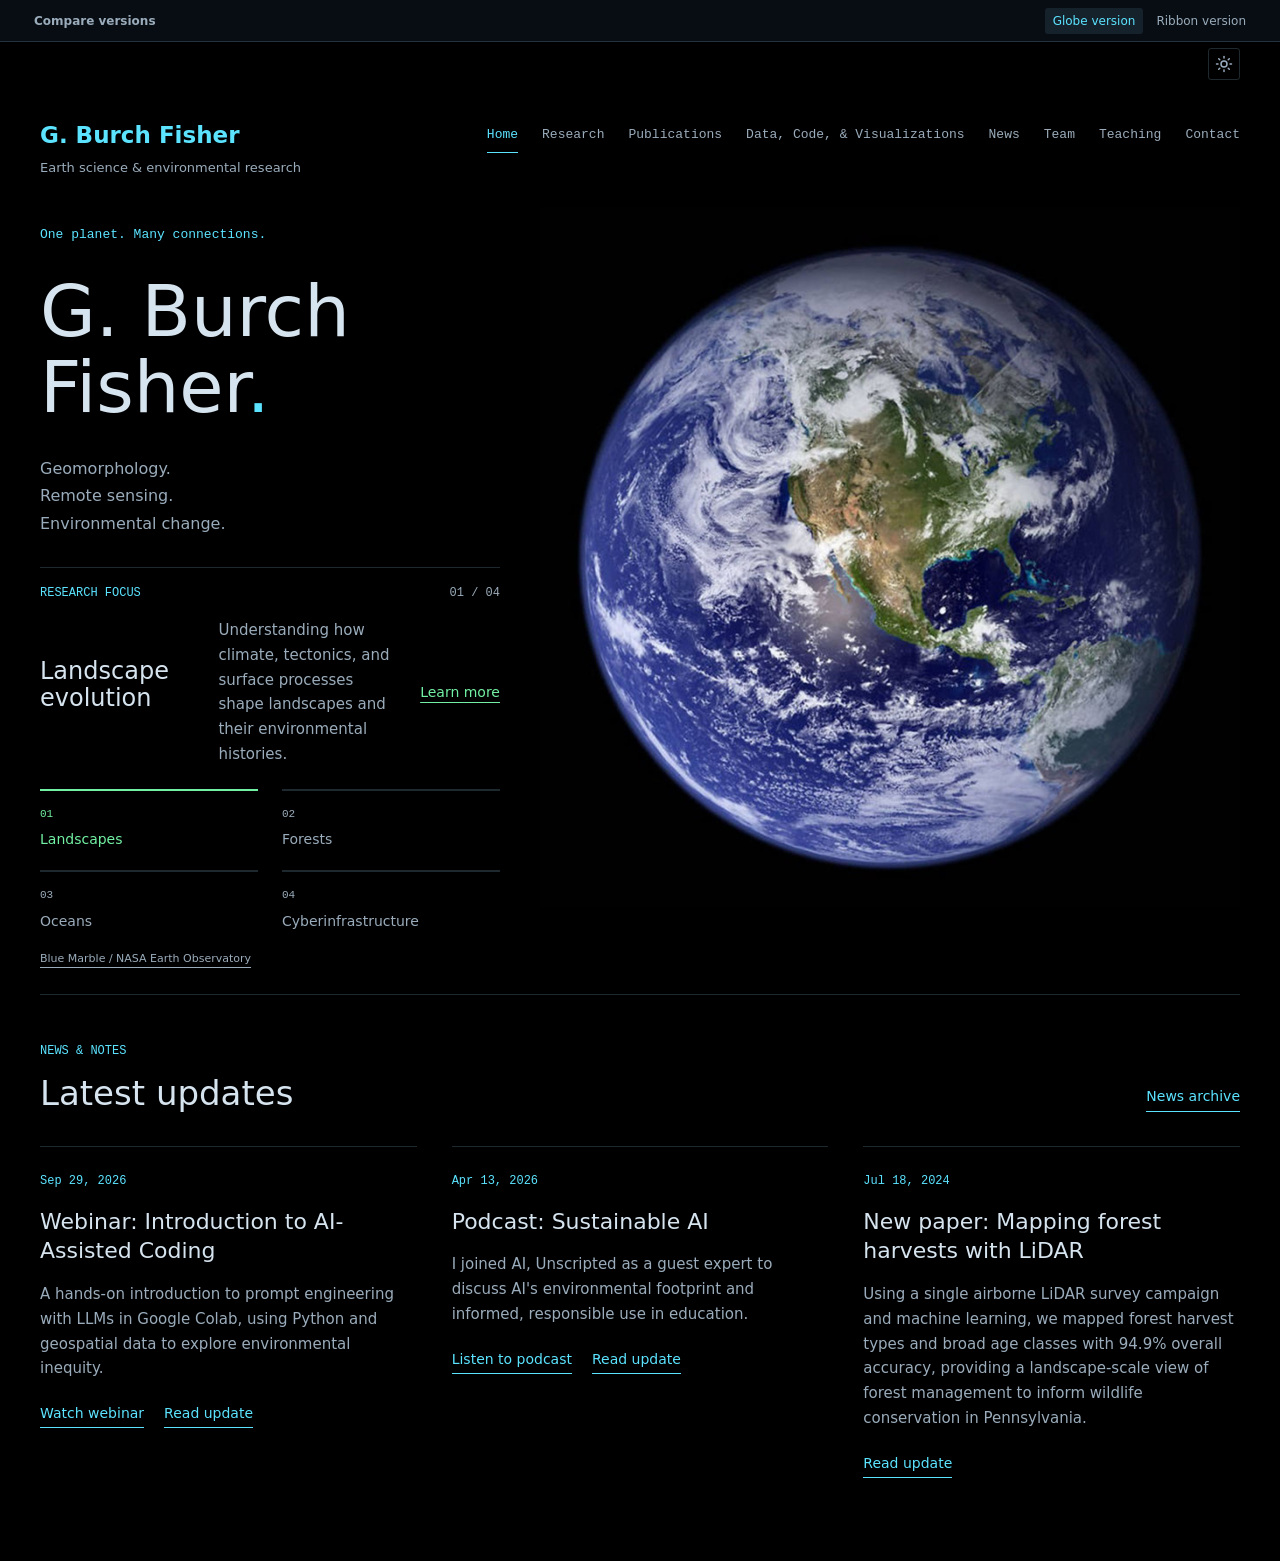
==== commit 8aa0d591: "Add persistent light and dark themes to both website designs" ====
--- a/mockups/explorer.html
+++ b/mockups/explorer.html
@@ -1,7 +1,8 @@
 <!doctype html>
-<html lang="en"><head><meta charset="utf-8"><meta name="viewport" content="width=device-width,initial-scale=1"><title>G. Burch Fisher | Earth Explorer</title><link rel="icon" href="assets/favicon.svg"><link rel="stylesheet" href="experiments.css"><link rel="stylesheet" href="explorer.css"><script src="publications.js" defer></script><script src="site-content.js" defer></script><script src="experiments.js" defer></script></head>
+<html lang="en"><head><meta charset="utf-8"><meta name="viewport" content="width=device-width,initial-scale=1"><script src="theme.js"></script><title>G. Burch Fisher | Earth Explorer</title><link rel="icon" href="assets/favicon.svg"><link rel="stylesheet" href="experiments.css"><link rel="stylesheet" href="explorer.css"><script src="publications.js" defer></script><script src="site-content.js" defer></script><script src="experiments.js" defer></script></head>
 <body class="explorer" data-design="explorer">
   <div class="round-nav"><a href="index.html">Compare versions</a><nav aria-label="Explorer previews"><a aria-current="page" href="explorer.html">Globe version</a><a href="explorer-ribbons.html">Ribbon version</a></nav></div>
+  <div class="theme-toolbar"><button type="button" class="theme-toggle" data-theme-toggle aria-label="Switch to light mode" title="Switch to light mode" aria-pressed="false"><span class="theme-icon" aria-hidden="true"><svg class="theme-sun" aria-hidden="true" xmlns="http://www.w3.org/2000/svg" width="24" height="24" viewBox="0 0 24 24" fill="none" stroke="currentColor" stroke-width="2" stroke-linecap="round" stroke-linejoin="round" > <circle cx="12" cy="12" r="4" /> <path d="M12 2v2" /> <path d="M12 20v2" /> <path d="m4.93 4.93 1.41 1.41" /> <path d="m17.66 17.66 1.41 1.41" /> <path d="M2 12h2" /> <path d="M20 12h2" /> <path d="m6.34 17.66-1.41 1.41" /> <path d="m19.07 4.93-1.41 1.41" /> </svg><svg class="theme-moon" aria-hidden="true" xmlns="http://www.w3.org/2000/svg" width="24" height="24" viewBox="0 0 24 24" fill="none" stroke="currentColor" stroke-width="2" stroke-linecap="round" stroke-linejoin="round" > <path d="M20.985 12.486a9 9 0 1 1-9.473-9.472c.405-.022.617.46.402.803a6 6 0 0 0 8.268 8.268c.344-.215.825-.004.803.401" /> </svg></span></button></div>
   <main class="earth-stage">
     <figure class="earth-image"><img src="assets/earth.jpg" alt="NASA's Blue Marble composite showing the Americas, oceans, and cloud systems"></figure>
     <header class="explorer-header"><a class="explorer-wordmark" href="explorer.html">G. Burch Fisher<span>Earth science & environmental research</span></a><nav aria-label="Main navigation"><button type="button" data-home aria-pressed="true">Home</button><button type="button" data-open="research" aria-pressed="false">Research</button><button type="button" data-open="papers" aria-pressed="false">Publications</button><button type="button" data-open="tools" aria-pressed="false">Data, Code, &amp; Visualizations</button><button type="button" data-open="news" aria-pressed="false">News</button><button type="button" data-open="team" aria-pressed="false">Team</button><button type="button" data-open="teaching" aria-pressed="false">Teaching</button><button type="button" data-open="contact" aria-pressed="false">Contact</button></nav></header>
@@ -9,5 +10,5 @@
     <div class="explorer-bottom"><div class="explorer-focus"><div class="explorer-project"><p class="explorer-caption">Research focus <span id="focus-number">01 / 04</span></p><h2 id="focus-title">Landscape<br>evolution</h2><p id="focus-description">Understanding how climate, tectonics, and surface processes shape landscapes and their environmental histories.</p><a id="focus-article" href="#research/geomorphology">Learn more</a></div><div class="focus-tabs" role="group" aria-label="Research focus"><button data-focus="0" aria-pressed="true"><span>01</span>Landscapes</button><button data-focus="1" aria-pressed="false"><span>02</span>Forests</button><button data-focus="2" aria-pressed="false"><span>03</span>Oceans</button><button data-focus="3" aria-pressed="false"><span>04</span>Cyberinfrastructure</button></div></div><a class="earth-credit" href="https://science.nasa.gov/resource/blue-marble-2002/" target="_blank" rel="noopener">Blue Marble / NASA Earth Observatory</a></div>
   </main>
   <section class="home-news" id="news" aria-labelledby="home-news-title"><div class="front-section-inner"><div class="front-section-heading"><div><p class="dialog-label">News & notes</p><h2 id="home-news-title">Latest updates</h2></div><button type="button" data-open="news">News archive</button></div><div class="front-news-list" id="front-news-list"></div></div></section>
-  <dialog id="explorer-dialog" aria-labelledby="dialog-title"><div class="panel-top"><span class="panel-brand">GBF / Research</span><form method="dialog"><button class="dialog-close" aria-label="Close panel" title="Close panel">&times;</button></form></div><nav class="panel-nav" aria-label="Research views"><button type="button" data-home>Home</button><button type="button" data-open="research" aria-pressed="false">Research</button><button type="button" data-open="papers" aria-pressed="false">Publications</button><button type="button" data-open="tools" aria-pressed="false">Data, Code, &amp; Viz</button><button type="button" data-open="news" aria-pressed="false">News</button><button type="button" data-open="team" aria-pressed="false">Team</button><button type="button" data-open="teaching" aria-pressed="false">Teaching</button><button type="button" data-open="contact" aria-pressed="false">Contact</button></nav><div id="dialog-content"></div><footer class="panel-footer"><span>G. Burch Fisher</span></footer></dialog>
+  <dialog id="explorer-dialog" aria-labelledby="dialog-title"><div class="panel-top"><span class="panel-brand">GBF / Research</span><div class="panel-actions"><button type="button" class="theme-toggle" data-theme-toggle aria-label="Switch to light mode" title="Switch to light mode" aria-pressed="false"><span class="theme-icon" aria-hidden="true"><svg class="theme-sun" aria-hidden="true" xmlns="http://www.w3.org/2000/svg" width="24" height="24" viewBox="0 0 24 24" fill="none" stroke="currentColor" stroke-width="2" stroke-linecap="round" stroke-linejoin="round" > <circle cx="12" cy="12" r="4" /> <path d="M12 2v2" /> <path d="M12 20v2" /> <path d="m4.93 4.93 1.41 1.41" /> <path d="m17.66 17.66 1.41 1.41" /> <path d="M2 12h2" /> <path d="M20 12h2" /> <path d="m6.34 17.66-1.41 1.41" /> <path d="m19.07 4.93-1.41 1.41" /> </svg><svg class="theme-moon" aria-hidden="true" xmlns="http://www.w3.org/2000/svg" width="24" height="24" viewBox="0 0 24 24" fill="none" stroke="currentColor" stroke-width="2" stroke-linecap="round" stroke-linejoin="round" > <path d="M20.985 12.486a9 9 0 1 1-9.473-9.472c.405-.022.617.46.402.803a6 6 0 0 0 8.268 8.268c.344-.215.825-.004.803.401" /> </svg></span></button><form method="dialog"><button class="dialog-close" aria-label="Close panel" title="Close panel">&times;</button></form></div></div><nav class="panel-nav" aria-label="Research views"><button type="button" data-home>Home</button><button type="button" data-open="research" aria-pressed="false">Research</button><button type="button" data-open="papers" aria-pressed="false">Publications</button><button type="button" data-open="tools" aria-pressed="false">Data, Code, &amp; Viz</button><button type="button" data-open="news" aria-pressed="false">News</button><button type="button" data-open="team" aria-pressed="false">Team</button><button type="button" data-open="teaching" aria-pressed="false">Teaching</button><button type="button" data-open="contact" aria-pressed="false">Contact</button></nav><div id="dialog-content"></div><footer class="panel-footer"><span>G. Burch Fisher</span></footer></dialog>
 </body></html>
--- a/mockups/explorer.css
+++ b/mockups/explorer.css
@@ -9,12 +9,45 @@
   --amber: #ffc56b;
   --violet: #c5a3ff;
   --page-gutter: 40px;
+  --page-bg: #000;
+  --surface: #080d13;
+  --active-bg: #16222b;
+  --input-bg: #060b11;
+  --placeholder-bg: #101a22;
+  --theme-scheme: dark;
+  background: var(--page-bg);
   color: var(--ink);
   font-family: Inter,ui-sans-serif,system-ui,-apple-system,BlinkMacSystemFont,'Segoe UI',sans-serif;
 }
 .explorer a:focus-visible,.explorer button:focus-visible,.explorer input:focus-visible,.explorer select:focus-visible { outline-color: var(--cyan); }
-.explorer .round-nav { background: #080d13; color: var(--muted); border-bottom: 1px solid var(--line); }
-.explorer .round-nav [aria-current] { background: #16222b; color: var(--cyan); }
+.explorer .round-nav { background: var(--surface); color: var(--muted); border-bottom: 1px solid var(--line); }
+.explorer .round-nav [aria-current] { background: var(--active-bg); color: var(--cyan); }
+.theme-toolbar { display: flex; justify-content: flex-end; align-items: center; max-width: 1440px; height: 44px; margin: 0 auto; padding: 0 var(--page-gutter); }
+.theme-toggle { display: grid; place-items: center; width: 32px; height: 32px; padding: 0; border: 1px solid var(--line); border-radius: 3px; background: transparent; color: var(--muted); }
+.theme-toggle:hover { color: var(--cyan); background: var(--active-bg); }
+.theme-icon,.theme-icon svg { display: block; width: 18px; height: 18px; }
+.theme-icon .theme-moon { display: none; }
+html[data-theme="light"] .theme-icon .theme-sun { display: none; }
+html[data-theme="light"] .theme-icon .theme-moon { display: block; }
+.panel-actions { display: flex; align-items: center; gap: 12px; }
+html[data-theme="light"] .explorer {
+  --ink: #19282f;
+  --muted: #52616a;
+  --line: rgba(50,77,92,.22);
+  --panel: rgba(255,255,255,.97);
+  --cyan: #006c85;
+  --magenta: #ad285b;
+  --green: #177345;
+  --amber: #916000;
+  --violet: #7350a1;
+  --page-bg: #fff;
+  --surface: #f5f7f8;
+  --active-bg: #e8f0f3;
+  --input-bg: #fff;
+  --placeholder-bg: #edf2f4;
+  --theme-scheme: light;
+}
+html[data-theme="light"] .explorer .earth-image img { object-position: center; mask-image: radial-gradient(circle closest-side,#000 87%,transparent 90%); }
 .explorer-wordmark { color: var(--cyan); font-size: 23px; font-weight: 600; }
 .explorer-wordmark span { color: var(--muted); font-size: 13px; font-weight: 400; }
 .explorer-header nav { gap: 24px; }
@@ -62,13 +95,13 @@
 .focus-tabs button[data-focus="2"][aria-pressed="true"] { color: var(--magenta); border-color: var(--magenta); }
 .focus-tabs button[data-focus="3"][aria-pressed="true"] { color: var(--amber); border-color: var(--amber); }
 .earth-credit { color: var(--muted); font-size: 11px; }
-.explorer-below { background: #080d13; border-color: var(--line); }
+.explorer-below { background: var(--surface); border-color: var(--line); }
 .explorer-below span { font-family: 'SFMono-Regular',Consolas,'Courier New',monospace; font-size: 17px; color: var(--ink); }
 .explorer-below p { color: var(--muted); font-size: 14px; }
 .explorer-below button { color: var(--cyan); border-color: var(--cyan); }
 
 /* The content views retain the scene's palette and instrument-like labels. */
-.explorer #explorer-dialog { width: min(760px,65vw); padding: 0 38px 24px; background: var(--panel); color: var(--ink); border-left: 1px solid var(--line); backdrop-filter: blur(14px); color-scheme: dark; }
+.explorer #explorer-dialog { width: min(760px,65vw); padding: 0 38px 24px; background: var(--panel); color: var(--ink); border-left: 1px solid var(--line); backdrop-filter: blur(14px); color-scheme: var(--theme-scheme); }
 .explorer #explorer-dialog::backdrop { background: #0006; }
 .panel-top { display: flex; align-items: center; justify-content: space-between; padding: 23px 0 15px; }
 .panel-brand { color: var(--cyan); font: 13px/1.5 'SFMono-Regular',Consolas,'Courier New',monospace; text-transform: uppercase; }
@@ -96,8 +129,8 @@
 .research-tools { margin-left: 24px; }
 .panel-search { display: grid; grid-template-columns: minmax(0,1fr) 160px; gap: 18px; padding: 22px 0; border-block: 1px solid var(--line); }
 .panel-search label { color: var(--muted); font: 12px/1.5 'SFMono-Regular',Consolas,'Courier New',monospace; }
-.panel-search input,.panel-search select { display: block; margin-top: 9px; height: 43px; width: 100%; padding: 10px 12px; background: #060b11; border: 1px solid var(--line); border-radius: 3px; color: var(--ink); font: 14px/1.5 Inter,ui-sans-serif,system-ui,sans-serif; }
-.panel-search input::placeholder { color: #8295a4; }
+.panel-search input,.panel-search select { display: block; margin-top: 9px; height: 43px; width: 100%; padding: 10px 12px; background: var(--input-bg); border: 1px solid var(--line); border-radius: 3px; color: var(--ink); font: 14px/1.5 Inter,ui-sans-serif,system-ui,sans-serif; }
+.panel-search input::placeholder { color: var(--muted); }
 .panel-results { display: flex; align-items: center; justify-content: space-between; gap: 20px; padding: 20px 0; font-size: 12px; color: var(--muted); }
 .panel-results a { color: var(--cyan); }
 .explorer .dialog-paper { padding: 25px 0; border-color: var(--line); }
@@ -176,8 +209,10 @@
 .team-profile { display: grid; grid-template-columns: 170px minmax(0,1fr); gap: 26px; border-top: 0; }
 .dialog-label + .team-profile { border-top: 1px solid var(--line); }
 .team-profile img { display: block; width: 100%; height: auto; }
+.team-profile figure:has(img[src$="stephen-conklin.jpg"]) { position: relative; aspect-ratio: 4 / 5; overflow: hidden; }
+.team-profile img[src$="stephen-conklin.jpg"] { position: absolute; top: 0; left: 0; width: 240%; max-width: none; transform: translate(-22%,-26%); }
 .team-profile h3 { overflow-wrap: anywhere; line-height: 1.4; }
-.team-photo-placeholder { aspect-ratio: 3 / 4; display: grid; place-items: center; background: #101a22; border: 1px solid var(--line); color: var(--muted); font: 40px/1 'SFMono-Regular',Consolas,'Courier New',monospace; }
+.team-photo-placeholder { aspect-ratio: 3 / 4; display: grid; place-items: center; background: var(--placeholder-bg); border: 1px solid var(--line); color: var(--muted); font: 40px/1 'SFMono-Regular',Consolas,'Courier New',monospace; }
 .team-profile .team-role { color: var(--cyan); font: 12px/1.6 'SFMono-Regular',Consolas,'Courier New',monospace; margin: 0 0 14px; }
 .team-links { margin-top: 18px; gap: 12px 22px; }
 .team-projects-title { font-size: 13px; font-weight: 600; margin: 24px 0 12px; }
@@ -276,7 +311,7 @@
 @media(max-width:360px) { .explorer-header nav,.panel-nav { gap: 13px; } .explorer-header button,.explorer-header nav a,.panel-nav button,.panel-nav a { font-size: 11px; } .explorer-title h1 { font-size: 43px; } }
 .resource-filters { display: flex; flex-wrap: wrap; gap: 8px 22px; border-bottom: 1px solid var(--line); margin: 24px 0 12px; }
 .resource-filters button { background: transparent; border: 0; border-bottom: 2px solid transparent; color: var(--muted); font: inherit; font-size: 14px; padding: 10px 0; cursor: pointer; }
-.resource-filters button:hover,.resource-filters button[aria-pressed="true"] { color: var(--text); border-bottom-color: currentColor; }
+.resource-filters button:hover,.resource-filters button[aria-pressed="true"] { color: var(--ink); border-bottom-color: currentColor; }
 .resource-filters button[data-resource-filter="code"][aria-pressed="true"] { color: var(--green); }
 .resource-filters button[data-resource-filter="viz"][aria-pressed="true"] { color: var(--cyan); }
 .resource-filters button[data-resource-filter="data"][aria-pressed="true"] { color: var(--magenta); }
